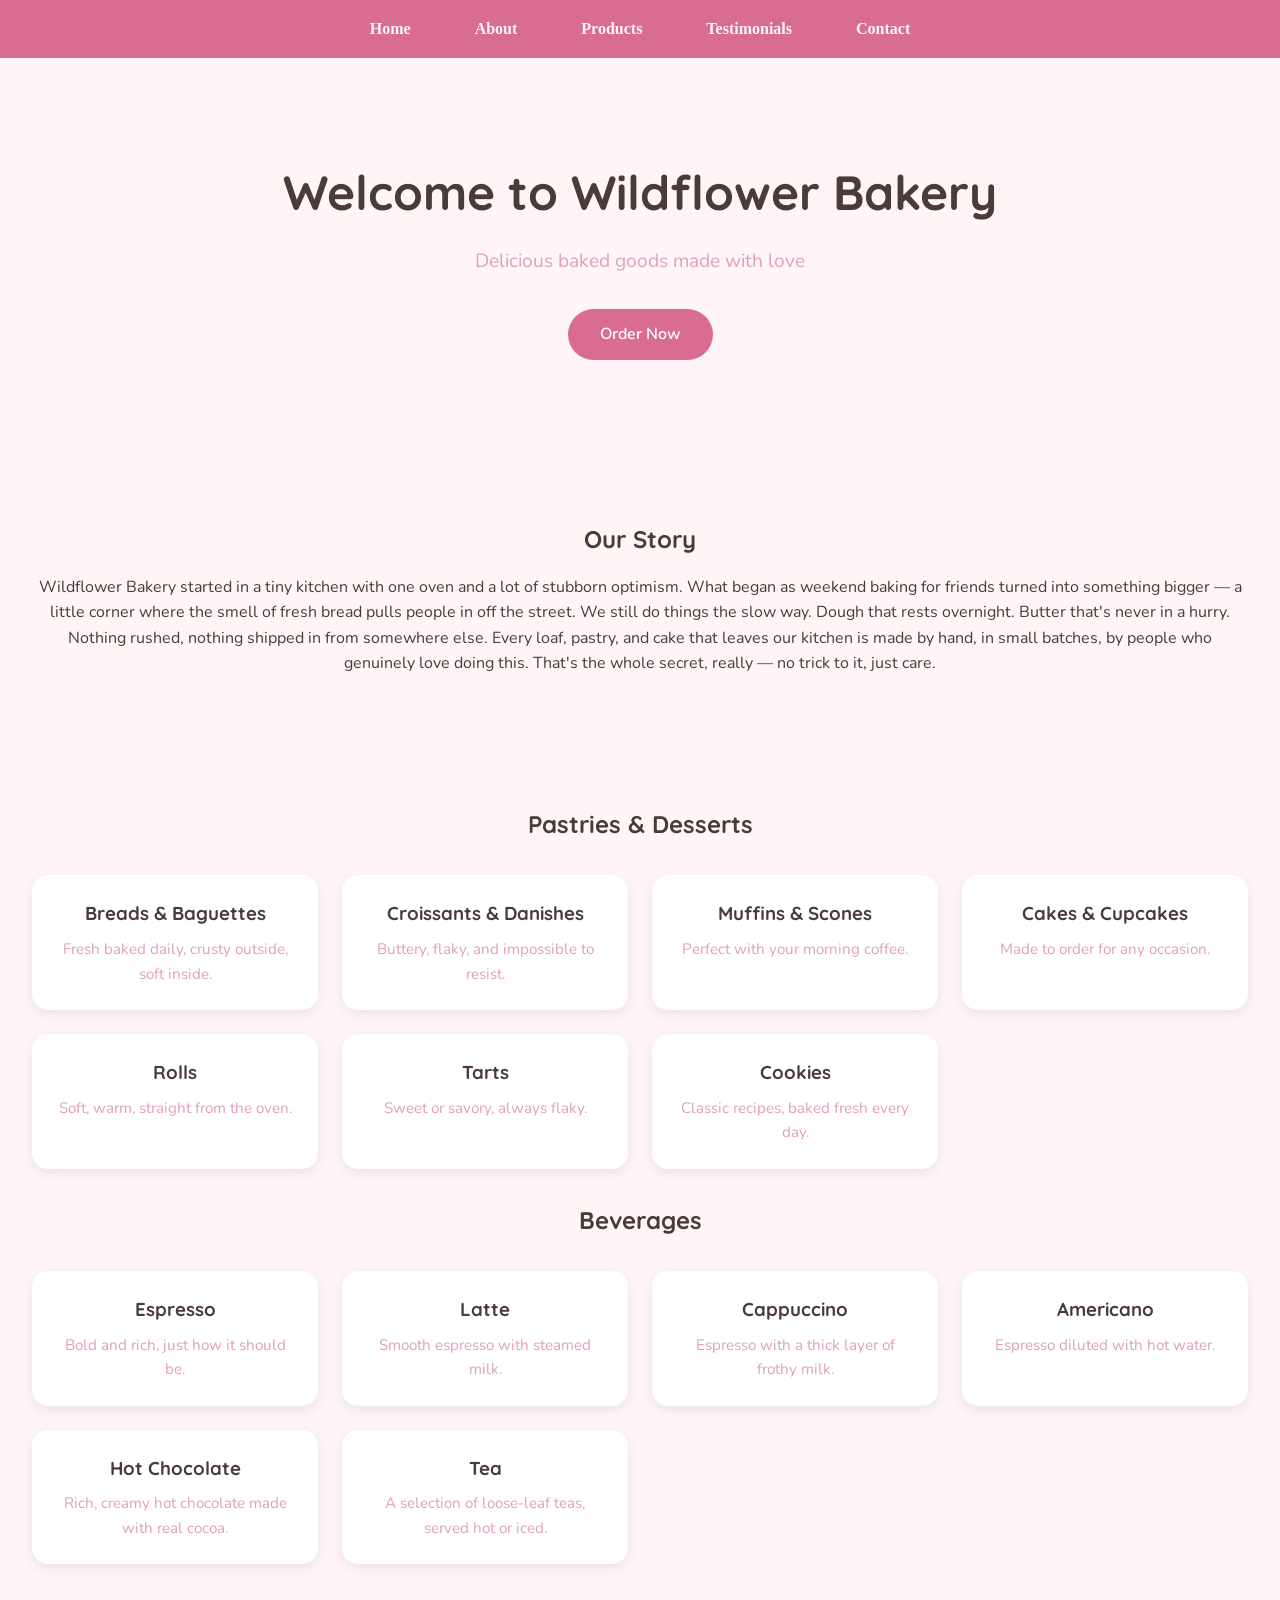
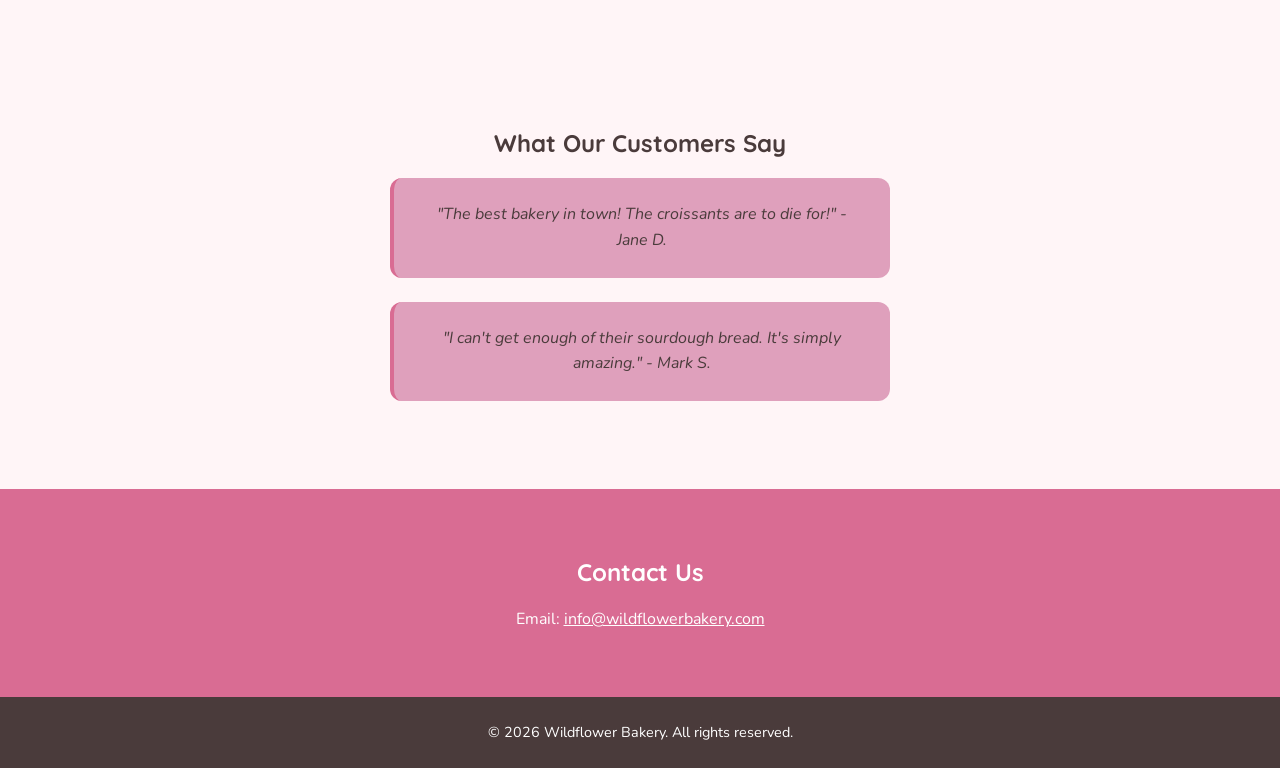
==== Landing Pages/Index.html @ ca7656bf "message" ====
<!DOCTYPE html>
<html lang="en">
    <head>
        <meta charset="UTF-8">
        <meta name="viewport" content="width=device-width, initial-scale=1.0">
        <link rel="stylesheet" href="styles.css">
        <title>Wildflower Bakery</title>
    </head>
    <body>
        <header>
            <nav>
                <ul>
                    <li><a href="#">Home</a></li>
                    <li><a href="#">About</a></li>
                    <li><a href="#">Products</a></li>
                    <li><a href="#">Testimonials</a></li>
                    <li><a href="#">Contact</a></li>
                </ul>
            </nav>
        </header>
        <section class="hero">
            <h1>Welcome to Wildflower Bakery</h1>
            <p>Delicious baked goods made with love</p>
            <a href="#contact" class="btn">Order Now</a>
        </section>

        <section class="about">
            <h2>Our Story</h2>
            <p>Wildflower Bakery started in a tiny kitchen with one oven and a lot of stubborn optimism. What began as weekend baking for friends turned into something bigger — a little corner where the smell of fresh bread pulls people in off the street.
We still do things the slow way. Dough that rests overnight. Butter that's never in a hurry. Nothing rushed, nothing shipped in from somewhere else.
Every loaf, pastry, and cake that leaves our kitchen is made by hand, in small batches, by people who genuinely love doing this. That's the whole secret, really — no trick to it, just care.</p>
        </section>

        <section class="products">
    <h2>Pastries & Desserts</h2>
    <div class="card-grid">
        <div class="card">
            <h3>Breads & Baguettes</h3>
            <p>Fresh baked daily, crusty outside, soft inside.</p>
        </div>
        <div class="card">
            <h3>Croissants & Danishes</h3>
            <p>Buttery, flaky, and impossible to resist.</p>
        </div>
        <div class="card">
            <h3>Muffins & Scones</h3>
            <p>Perfect with your morning coffee.</p>
        </div>
        <div class="card">
            <h3>Cakes & Cupcakes</h3>
            <p>Made to order for any occasion.</p>
        </div>
        <div class="card">
            <h3>Rolls</h3>
            <p>Soft, warm, straight from the oven.</p>
        </div>
        <div class="card">
            <h3>Tarts</h3>
            <p>Sweet or savory, always flaky.</p>
        </div>
        <div class="card">
            <h3>Cookies</h3>
            <p>Classic recipes, baked fresh every day.</p>
        </div>
    </div>

    <h2>Beverages</h2>
    <div class="card-grid">
        <div class="card">
            <h3>Espresso</h3>
            <p>Bold and rich, just how it should be.</p>
        </div>
        <div class="card">
            <h3>Latte</h3>
            <p>Smooth espresso with steamed milk.</p>
        </div>
        <div class="card">
            <h3>Cappuccino</h3>
            <p>Espresso with a thick layer of frothy milk.</p>
        </div>
        <div class="card">
            <h3>Americano</h3>
            <p>Espresso diluted with hot water.</p>
        </div>
        <div class="card">
            <h3>Hot Chocolate</h3>
            <p>Rich, creamy hot chocolate made with real cocoa.</p>
        </div>
        <div class="card">
            <h3>Tea</h3>
            <p>A selection of loose-leaf teas, served hot or iced.</p>
        </div>
    </div>
</section>

        <section class="testimonials">
            <h2>What Our Customers Say</h2>
            <blockquote>
                <p>"The best bakery in town! The croissants are to die for!" - Jane D.</p>
            </blockquote>
            <blockquote>
                <p>"I can't get enough of their sourdough bread. It's simply amazing." - Mark S.</p>
            </blockquote>
        </section>

        <section class="contact">
            <h2>Contact Us</h2>
            <p>Email: <a href="mailto:info@wildflowerbakery.com">info@wildflowerbakery.com</a></p>
        </section>

        <footer>
            <p>&copy; 2026 Wildflower Bakery. All rights reserved.</p>
        </footer>
    </body>
</html>
---- Landing Pages/styles.css ----
@import url('https://fonts.googleapis.com/css2?family=Quicksand:wght@500;700&family=Nunito:wght@400;600&display=swap');

* {
    margin: 0;
    padding: 0;
    box-sizing: border-box;
}

:root {
    --bg-color: #fff5f7;
    --text-color: #4a3b3b;
    --accent-color: #d96c93;
    --secondary-color: #dfa0bc;
}

body {
    font-family: "Nunito", sans-serif;
    line-height: 1.6;
    background-color: var(--bg-color);
    color: var(--text-color);
    accent-color: var(--accent-color)   ;
}

h1, h2, h3 {
    font-family: "Quicksand", sans-serif;
    font-weight: 700;
    margin-bottom: 1rem;
}

header {
    background-color: var(--accent-color);
    color: var(--text-color);
    font-family: "Playfair Display", serif;
    padding: 1rem 2rem;
    text-align: center;
}

nav ul {
    list-style: none;
    display: flex;
    justify-content: center;
    gap: 4rem;
}

nav a {
    text-decoration: none;
    color: var(--bg-color);
    font-weight: 600;
}

nav a:hover {
    color: var(--accent-color);
}

.hero {
    text-align: center;
    padding: 6rem 4rem;
}

.hero h1 {
    font-size: 3rem;
    margin-bottom: 1rem;
}

.hero p {
    font-size: 1.2rem;
    color: var(--secondary-color);
    margin-bottom: 2rem;
}

.btn {
    display: inline-block;
    background-color: var(--accent-color);
    color: white;
    padding: 0.8rem 2rem;
    border-radius: 30px;
    text-decoration: none;
    font-weight: 600;
    transition: background-color  0.3s ease;
    transition: transform 0.3s ease;
}

.btn:hover {
    background-color: var(--secondary-color);
    transform: translateY(-5px);
}

.btn:active {
    background-color: var(--text-color);
}

.about {
    padding: 4rem 2rem;
    text-align: center;
}

.products {
    padding: 4rem 2rem;
    text-align: center;
}

.card-grid {
    display: grid;
    grid-template-columns: repeat(auto-fit, minmax(250px, 1fr));
    gap: 1.5rem;
    margin-bottom: 2rem;
    margin-top: 2rem;
}

.card {
    background-color: white;
    border-radius: 16px;
    padding: 1.5rem;
    box-shadow: 0 4px 12px rgba(0, 0, 0, 0.08);
    overflow: hidden;
    transition: transform 0.3s ease;
}

.card:hover {
    transform: translateY(-5px);
    cursor: pointer;
}

.card h3 {
    color: var(--text-color);
    margin-bottom: 0.5rem;
}

.card p {
    color: var(--secondary-color);
    font-size: 0.95rem;
}

.testimonials {
    text-align: center;
    padding: 4rem 2rem;
}

blockquote {
    font-style: italic;
    background-color: var(--secondary-color);
    padding: 1.5rem 2rem;
    margin: 0 auto 1.5rem;
    max-width: 500px;
    border-radius: 12px;
    border-left: 4px solid var(--accent-color);
}

.contact {
    background-color: var(--accent-color);
    color: white;
    text-align: center;
    padding: 4rem 2rem;
}

.contact a {
    color: white;
    text-decoration: underline;
}

footer {
    text-align: center;
    padding: 1.5rem;
    background-color: var(--text-color);
    color: white;
    font-size: 0.9rem;
}
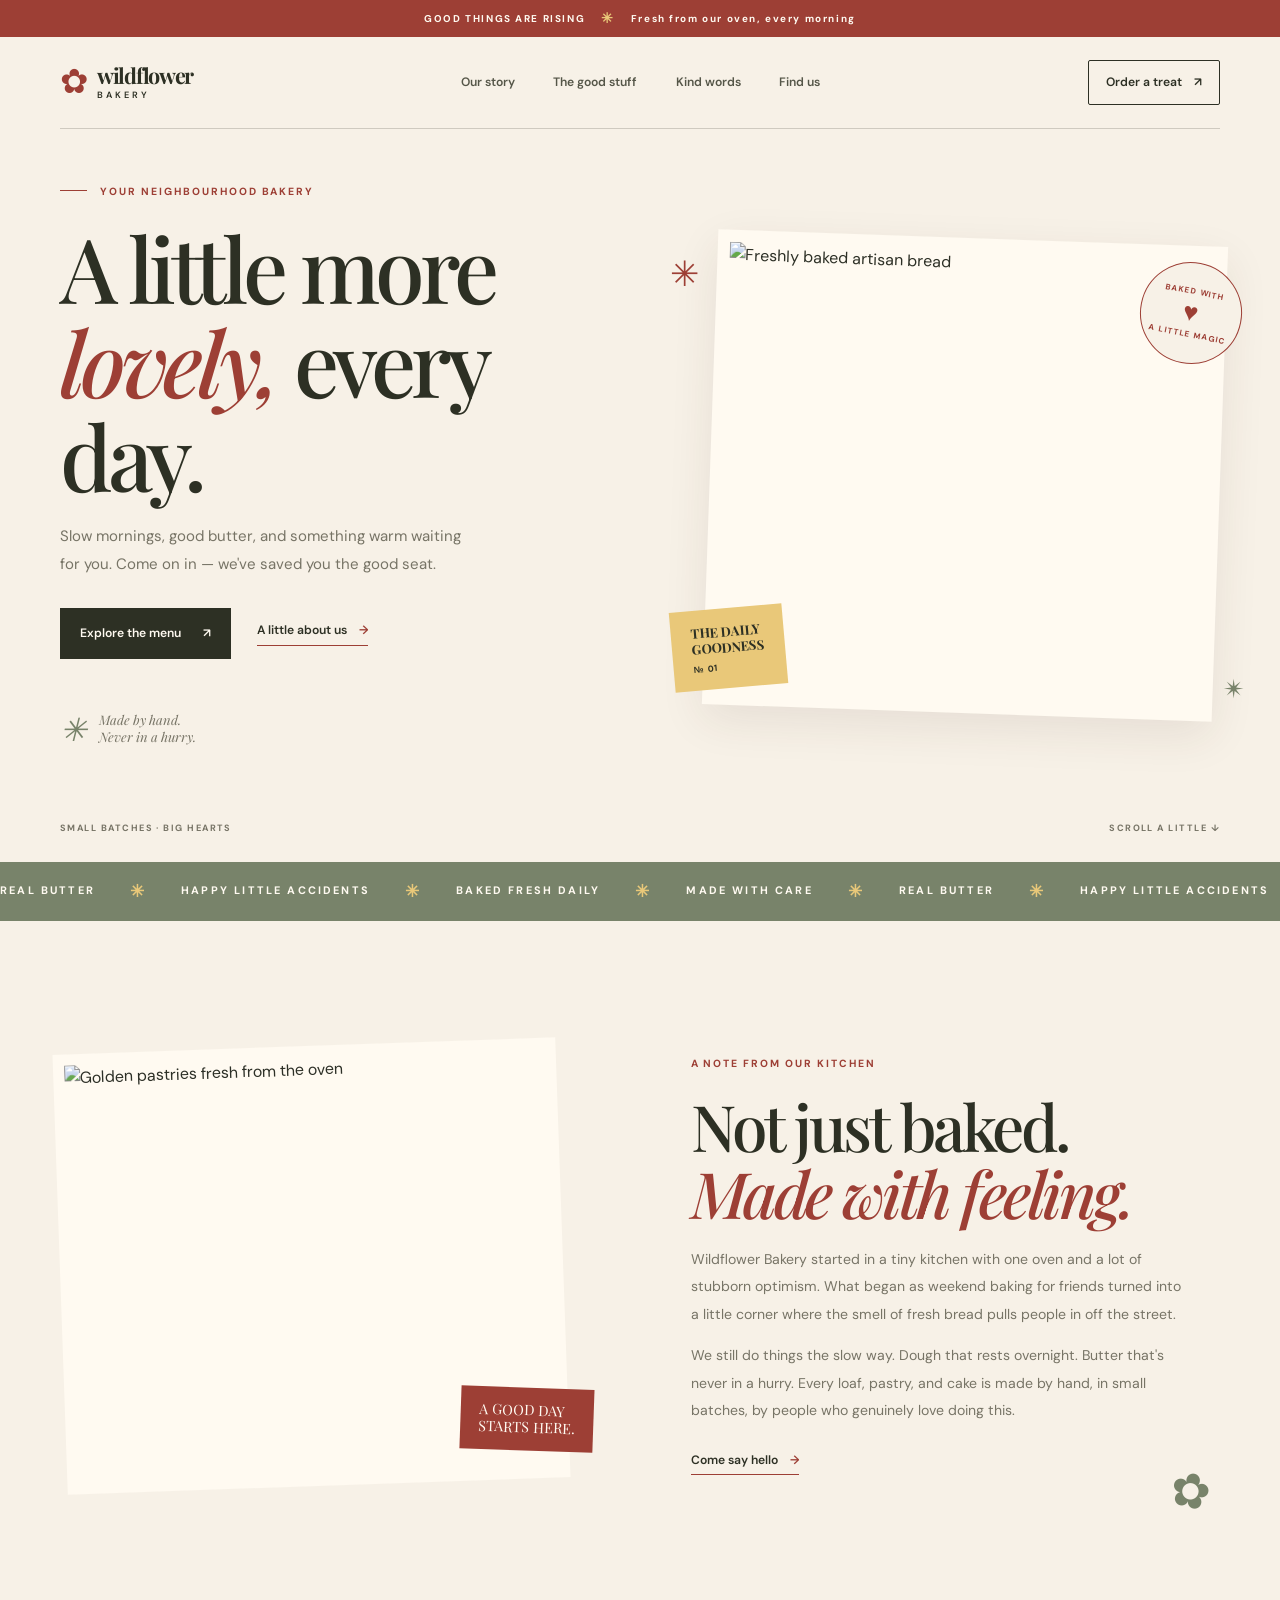
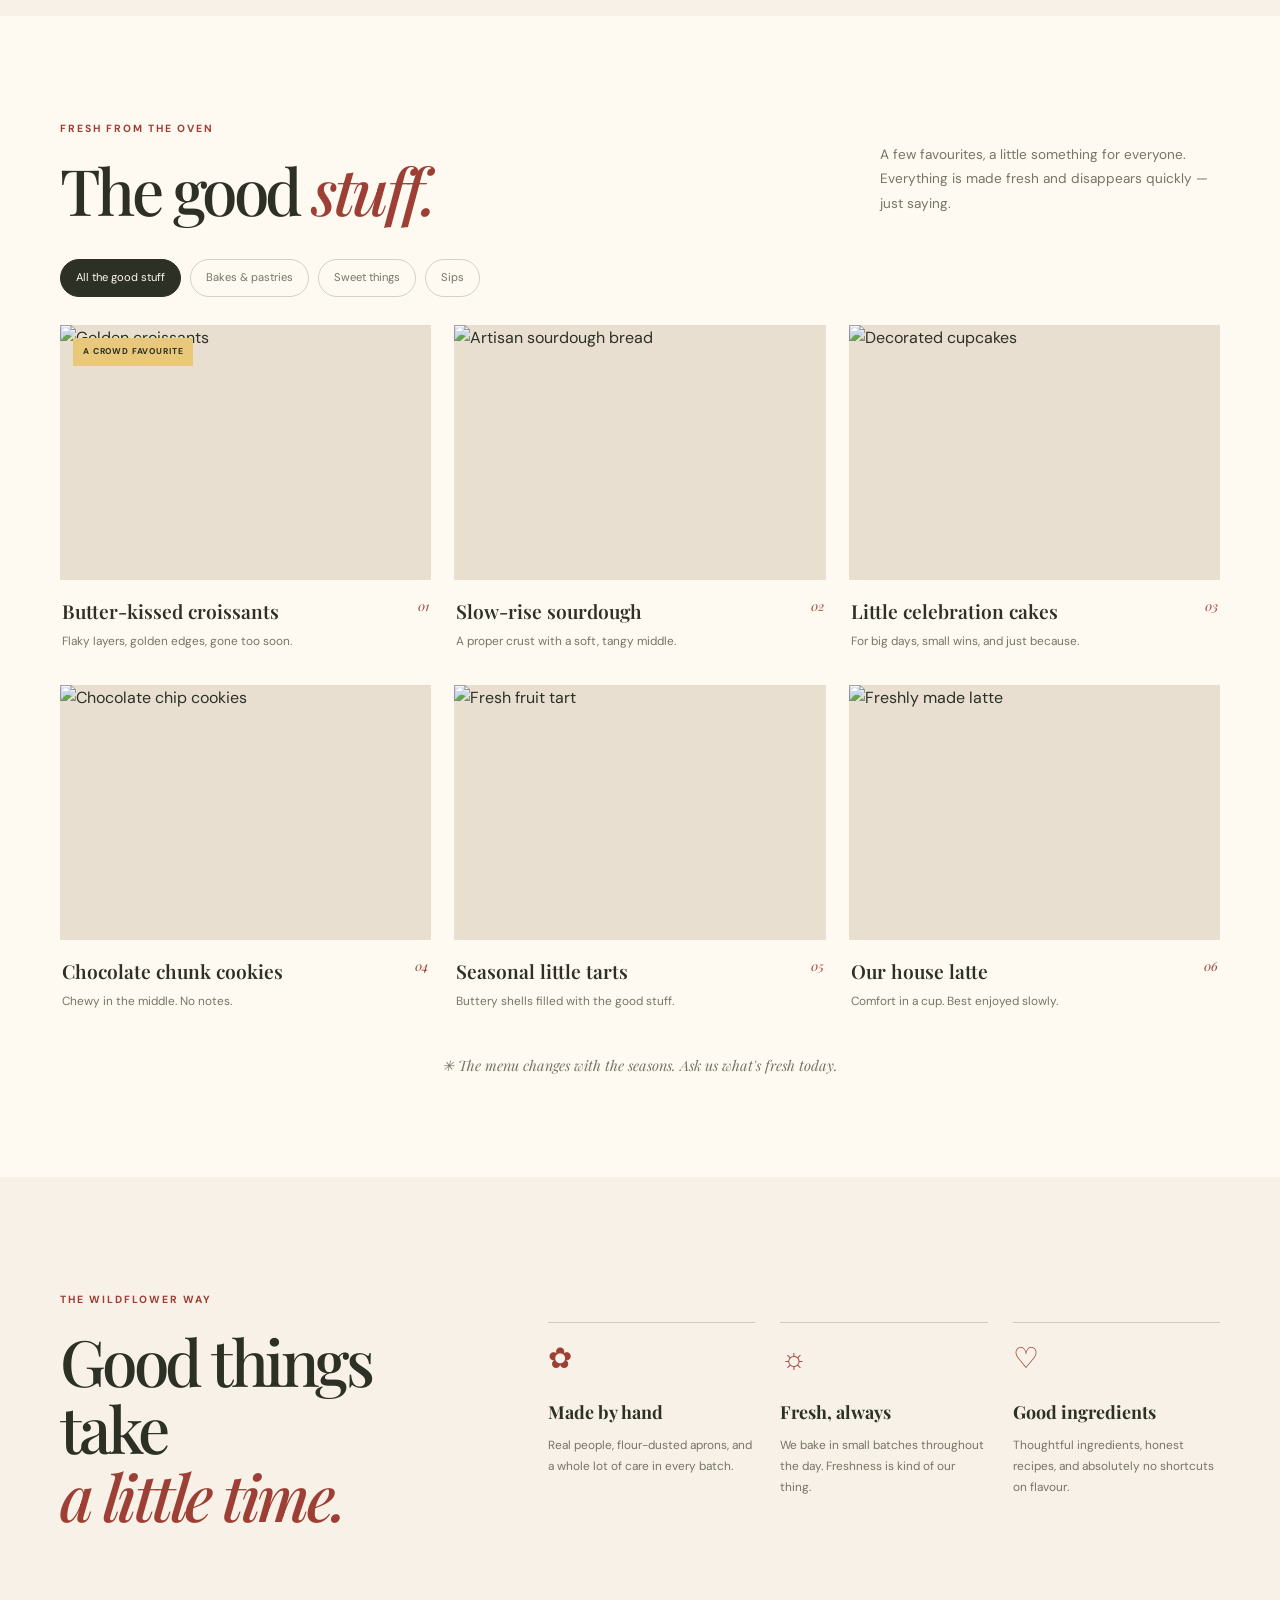
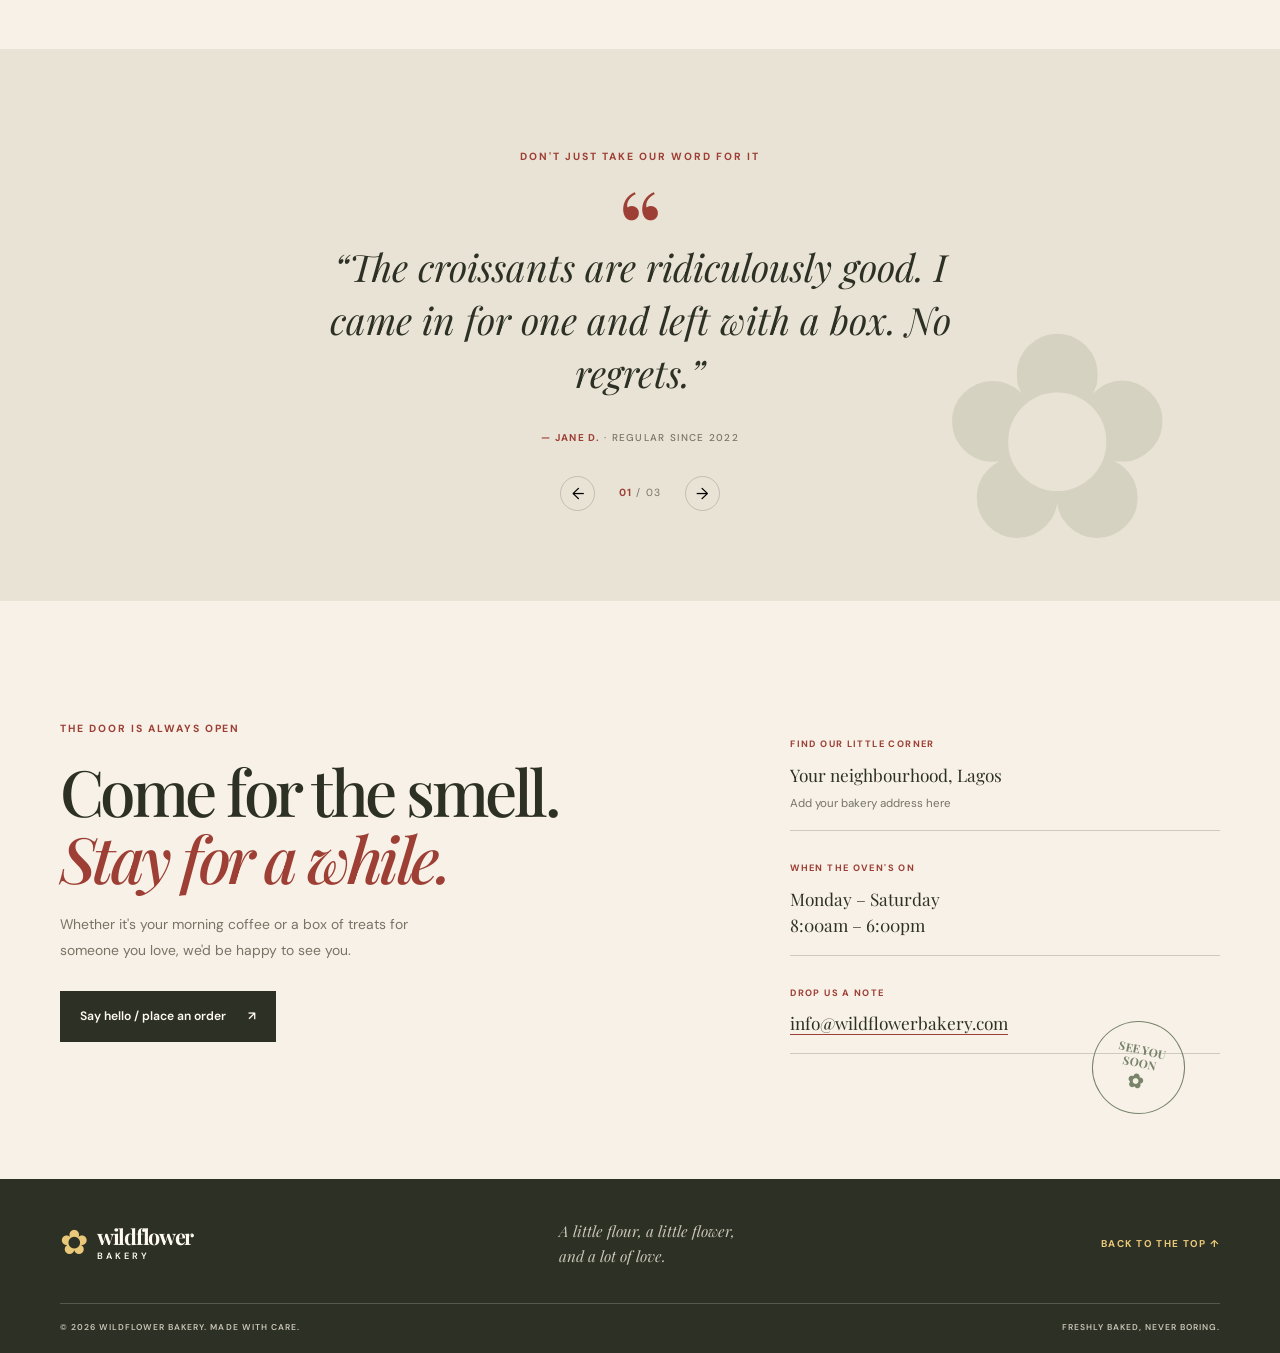
==== commit 326b9170: "Revamp Wildflower Bakery website" ====
--- a/Landing Pages/Index.html
+++ b/Landing Pages/Index.html
@@ -1,115 +1,472 @@
+
 <!DOCTYPE html>
 <html lang="en">
-    <head>
-        <meta charset="UTF-8">
-        <meta name="viewport" content="width=device-width, initial-scale=1.0">
-        <link rel="stylesheet" href="styles.css">
-        <title>Wildflower Bakery</title>
-    </head>
-    <body>
-        <header>
-            <nav>
-                <ul>
-                    <li><a href="#">Home</a></li>
-                    <li><a href="#">About</a></li>
-                    <li><a href="#">Products</a></li>
-                    <li><a href="#">Testimonials</a></li>
-                    <li><a href="#">Contact</a></li>
-                </ul>
-            </nav>
-        </header>
-        <section class="hero">
-            <h1>Welcome to Wildflower Bakery</h1>
-            <p>Delicious baked goods made with love</p>
-            <a href="#contact" class="btn">Order Now</a>
-        </section>
-
-        <section class="about">
-            <h2>Our Story</h2>
-            <p>Wildflower Bakery started in a tiny kitchen with one oven and a lot of stubborn optimism. What began as weekend baking for friends turned into something bigger — a little corner where the smell of fresh bread pulls people in off the street.
-We still do things the slow way. Dough that rests overnight. Butter that's never in a hurry. Nothing rushed, nothing shipped in from somewhere else.
-Every loaf, pastry, and cake that leaves our kitchen is made by hand, in small batches, by people who genuinely love doing this. That's the whole secret, really — no trick to it, just care.</p>
-        </section>
-
-        <section class="products">
-    <h2>Pastries & Desserts</h2>
-    <div class="card-grid">
-        <div class="card">
-            <h3>Breads & Baguettes</h3>
-            <p>Fresh baked daily, crusty outside, soft inside.</p>
-        </div>
-        <div class="card">
-            <h3>Croissants & Danishes</h3>
-            <p>Buttery, flaky, and impossible to resist.</p>
-        </div>
-        <div class="card">
-            <h3>Muffins & Scones</h3>
-            <p>Perfect with your morning coffee.</p>
-        </div>
-        <div class="card">
-            <h3>Cakes & Cupcakes</h3>
-            <p>Made to order for any occasion.</p>
-        </div>
-        <div class="card">
-            <h3>Rolls</h3>
-            <p>Soft, warm, straight from the oven.</p>
-        </div>
-        <div class="card">
-            <h3>Tarts</h3>
-            <p>Sweet or savory, always flaky.</p>
-        </div>
-        <div class="card">
-            <h3>Cookies</h3>
-            <p>Classic recipes, baked fresh every day.</p>
-        </div>
+<head>
+  <meta charset="UTF-8">
+  <meta name="viewport" content="width=device-width, initial-scale=1.0">
+  <meta name="description" content="Wildflower Bakery — slow mornings, good butter, and small-batch bakes made with care.">
+  <meta name="theme-color" content="#f7f1e7">
+  <title>Wildflower Bakery — A little more lovely, every day</title>
+
+  <link rel="preconnect" href="https://fonts.googleapis.com">
+  <link rel="preconnect" href="https://fonts.gstatic.com" crossorigin>
+  <link href="https://fonts.googleapis.com/css2?family=DM+Sans:wght@400;500;600;700&family=Playfair+Display:ital,wght@0,500;0,600;0,700;1,500;1,600&display=swap" rel="stylesheet">
+
+  <link rel="stylesheet" href="styles.css">
+  <script src="script.js" defer></script>
+</head>
+
+<body>
+
+  <div class="announcement">
+    <span>GOOD THINGS ARE RISING</span>
+    <span class="announcement-star">✳</span>
+    <span>Fresh from our oven, every morning</span>
+  </div>
+
+  <header class="site-header">
+
+    <a class="brand" href="#home">
+      <span class="brand-mark">✿</span>
+      <span class="brand-name">wildflower<span>bakery</span></span>
+    </a>
+
+    <button class="menu-toggle" aria-label="Open navigation" aria-expanded="false" aria-controls="primary-nav">
+      <span></span>
+      <span></span>
+    </button>
+
+    <nav class="primary-nav" id="primary-nav">
+      <a href="#story">Our story</a>
+      <a href="#menu">The good stuff</a>
+      <a href="#kind-words">Kind words</a>
+      <a href="#visit">Find us</a>
+    </nav>
+
+    <a class="header-order" href="#menu">
+      Order a treat <span>↗</span>
+    </a>
+
+  </header>
+
+  <main>
+
+    <!-- HERO SECTION -->
+    <section class="hero section-wrap" id="home">
+
+      <div class="hero-copy">
+        <p class="eyebrow">
+          <span class="eyebrow-line"></span>
+          YOUR NEIGHBOURHOOD BAKERY
+        </p>
+
+        <h1>A little more<br><em>lovely,</em> every day.</h1>
+
+        <p class="hero-description">
+          Slow mornings, good butter, and something warm waiting for you.
+          Come on in — we've saved you the good seat.
+        </p>
+
+        <div class="hero-actions">
+          <a class="button button-dark" href="#menu">
+            Explore the menu <span>↗</span>
+          </a>
+
+          <a class="text-link" href="#story">
+            A little about us <span>→</span>
+          </a>
+        </div>
+
+        <div class="hero-note">
+          <span class="note-flower">✳</span>
+          <span>Made by hand.<br>Never in a hurry.</span>
+        </div>
+      </div>
+
+      <div class="hero-art">
+
+        <div class="hero-photo-frame">
+          <img src="https://images.unsplash.com/photo-1509440159596-0249088772ff?auto=format&fit=crop&w=1200&q=85"
+               alt="Freshly baked artisan bread">
+        </div>
+
+        <div class="photo-stamp">
+          <span>BAKED WITH</span>
+          <strong>♥</strong>
+          <span>A LITTLE MAGIC</span>
+        </div>
+
+        <div class="hero-caption">
+          THE DAILY<br>GOODNESS
+          <span>№ 01</span>
+        </div>
+
+        <span class="hero-spark spark-one">✳</span>
+        <span class="hero-spark spark-two">✴</span>
+
+      </div>
+
+      <div class="hero-bottomline">
+        <span>SMALL BATCHES · BIG HEARTS</span>
+        <span>SCROLL A LITTLE ↓</span>
+      </div>
+
+    </section>
+
+    <!-- MOVING TEXT STRIP -->
+    <section class="ticker">
+      <div class="ticker-track">
+        <span>REAL BUTTER</span><b>✳</b>
+        <span>HAPPY LITTLE ACCIDENTS</span><b>✳</b>
+        <span>BAKED FRESH DAILY</span><b>✳</b>
+        <span>MADE WITH CARE</span><b>✳</b>
+
+        <span>REAL BUTTER</span><b>✳</b>
+        <span>HAPPY LITTLE ACCIDENTS</span><b>✳</b>
+        <span>BAKED FRESH DAILY</span><b>✳</b>
+        <span>MADE WITH CARE</span><b>✳</b>
+      </div>
+    </section>
+
+    <!-- ABOUT SECTION -->
+    <section class="story section-wrap" id="story">
+
+      <div class="story-image">
+        <img src="https://images.unsplash.com/photo-1555507036-ab1f4038808a?auto=format&fit=crop&w=1000&q=85"
+             alt="Golden pastries fresh from the oven">
+
+        <span class="image-caption">
+          A GOOD DAY<br>STARTS HERE.
+        </span>
+      </div>
+
+      <div class="story-copy">
+        <p class="eyebrow">A NOTE FROM OUR KITCHEN</p>
+
+        <h2>Not just baked.<br><em>Made with feeling.</em></h2>
+
+        <p>
+          Wildflower Bakery started in a tiny kitchen with one oven
+          and a lot of stubborn optimism. What began as weekend baking
+          for friends turned into a little corner where the smell of
+          fresh bread pulls people in off the street.
+        </p>
+
+        <p>
+          We still do things the slow way. Dough that rests overnight.
+          Butter that's never in a hurry. Every loaf, pastry, and cake
+          is made by hand, in small batches, by people who genuinely
+          love doing this.
+        </p>
+
+        <a class="text-link" href="#visit">
+          Come say hello <span>→</span>
+        </a>
+
+        <span class="story-doodle">✿</span>
+      </div>
+
+    </section>
+
+    <!-- PRODUCTS SECTION -->
+    <section class="menu-section" id="menu">
+
+      <div class="section-wrap">
+
+        <div class="section-heading">
+          <div>
+            <p class="eyebrow">FRESH FROM THE OVEN</p>
+            <h2>The good <em>stuff.</em></h2>
+          </div>
+
+          <p class="section-intro">
+            A few favourites, a little something for everyone.
+            Everything is made fresh and disappears quickly — just saying.
+          </p>
+        </div>
+
+        <!-- CATEGORY FILTERS -->
+        <div class="menu-controls">
+          <button class="filter-button is-active" data-filter="all" aria-pressed="true">
+            All the good stuff
+          </button>
+
+          <button class="filter-button" data-filter="bakes" aria-pressed="false">
+            Bakes & pastries
+          </button>
+
+          <button class="filter-button" data-filter="sweet" aria-pressed="false">
+            Sweet things
+          </button>
+
+          <button class="filter-button" data-filter="sips" aria-pressed="false">
+            Sips
+          </button>
+        </div>
+
+        <div class="product-grid">
+
+          <article class="product-card" data-category="bakes">
+            <div class="product-image">
+              <img src="https://images.unsplash.com/photo-1555507036-ab1f4038808a?auto=format&fit=crop&w=900&q=85"
+                   alt="Golden croissants">
+              <span class="product-tag">A CROWD FAVOURITE</span>
+            </div>
+
+            <div class="product-info">
+              <div>
+                <h3>Butter-kissed croissants</h3>
+                <p>Flaky layers, golden edges, gone too soon.</p>
+              </div>
+              <span class="product-number">01</span>
+            </div>
+          </article>
+
+          <article class="product-card" data-category="bakes">
+            <div class="product-image">
+              <img src="https://images.unsplash.com/photo-1585478259715-876acc5be8eb?auto=format&fit=crop&w=900&q=85"
+                   alt="Artisan sourdough bread">
+            </div>
+
+            <div class="product-info">
+              <div>
+                <h3>Slow-rise sourdough</h3>
+                <p>A proper crust with a soft, tangy middle.</p>
+              </div>
+              <span class="product-number">02</span>
+            </div>
+          </article>
+
+          <article class="product-card" data-category="sweet">
+            <div class="product-image">
+              <img src="https://images.unsplash.com/photo-1486427944299-d1955d23e34d?auto=format&fit=crop&w=900&q=85"
+                   alt="Decorated cupcakes">
+            </div>
+
+            <div class="product-info">
+              <div>
+                <h3>Little celebration cakes</h3>
+                <p>For big days, small wins, and just because.</p>
+              </div>
+              <span class="product-number">03</span>
+            </div>
+          </article>
+
+          <article class="product-card" data-category="sweet">
+            <div class="product-image">
+              <img src="https://images.unsplash.com/photo-1499636136210-6f4ee915583e?auto=format&fit=crop&w=900&q=85"
+                   alt="Chocolate chip cookies">
+            </div>
+
+            <div class="product-info">
+              <div>
+                <h3>Chocolate chunk cookies</h3>
+                <p>Chewy in the middle. No notes.</p>
+              </div>
+              <span class="product-number">04</span>
+            </div>
+          </article>
+
+          <article class="product-card" data-category="sweet">
+            <div class="product-image">
+              <img src="https://images.unsplash.com/photo-1488477181946-6428a0291777?auto=format&fit=crop&w=900&q=85"
+                   alt="Fresh fruit tart">
+            </div>
+
+            <div class="product-info">
+              <div>
+                <h3>Seasonal little tarts</h3>
+                <p>Buttery shells filled with the good stuff.</p>
+              </div>
+              <span class="product-number">05</span>
+            </div>
+          </article>
+
+          <article class="product-card" data-category="sips">
+            <div class="product-image">
+              <img src="https://images.unsplash.com/photo-1461023058943-07fcbe16d735?auto=format&fit=crop&w=900&q=85"
+                   alt="Freshly made latte">
+            </div>
+
+            <div class="product-info">
+              <div>
+                <h3>Our house latte</h3>
+                <p>Comfort in a cup. Best enjoyed slowly.</p>
+              </div>
+              <span class="product-number">06</span>
+            </div>
+          </article>
+
+        </div>
+
+        <p class="menu-footnote">
+          ✳ The menu changes with the seasons. Ask us what's fresh today.
+        </p>
+
+      </div>
+    </section>
+
+    <!-- WHY US SECTION -->
+    <section class="promise section-wrap">
+
+      <div class="promise-heading">
+        <p class="eyebrow">THE WILDFLOWER WAY</p>
+        <h2>Good things take<br><em>a little time.</em></h2>
+      </div>
+
+      <div class="promise-items">
+
+        <article>
+          <span class="promise-icon">✿</span>
+          <h3>Made by hand</h3>
+          <p>
+            Real people, flour-dusted aprons, and a whole lot
+            of care in every batch.
+          </p>
+        </article>
+
+        <article>
+          <span class="promise-icon">☼</span>
+          <h3>Fresh, always</h3>
+          <p>
+            We bake in small batches throughout the day.
+            Freshness is kind of our thing.
+          </p>
+        </article>
+
+        <article>
+          <span class="promise-icon">♡</span>
+          <h3>Good ingredients</h3>
+          <p>
+            Thoughtful ingredients, honest recipes, and
+            absolutely no shortcuts on flavour.
+          </p>
+        </article>
+
+      </div>
+    </section>
+
+    <!-- TESTIMONIALS -->
+    <section class="testimonial-section" id="kind-words">
+
+      <div class="testimonial-inner">
+
+        <p class="eyebrow">DON'T JUST TAKE OUR WORD FOR IT</p>
+
+        <span class="quote-mark">“</span>
+
+        <div class="quote-window" aria-live="polite">
+
+          <blockquote class="quote is-visible">
+            <p>
+              “The croissants are ridiculously good.
+              I came in for one and left with a box. No regrets.”
+            </p>
+            <cite>— JANE D. <span>· REGULAR SINCE 2022</span></cite>
+          </blockquote>
+
+          <blockquote class="quote">
+            <p>
+              “Their sourdough has officially ruined supermarket
+              bread for me. I mean that as a compliment.”
+            </p>
+            <cite>— MARK S. <span>· BREAD ENTHUSIAST</span></cite>
+          </blockquote>
+
+          <blockquote class="quote">
+            <p>
+              “The loveliest little bakery. The coffee is lovely,
+              the people are lovely, everything is lovely.”
+            </p>
+            <cite>— AMINA K. <span>· NEIGHBOURHOOD FRIEND</span></cite>
+          </blockquote>
+
+        </div>
+
+        <div class="quote-controls">
+          <button class="quote-arrow" id="quote-prev" aria-label="Previous testimonial">←</button>
+          <span class="quote-count"><span id="quote-current">01</span> / 03</span>
+          <button class="quote-arrow" id="quote-next" aria-label="Next testimonial">→</button>
+        </div>
+
+      </div>
+
+      <span class="testimonial-flower">✿</span>
+    </section>
+
+    <!-- CONTACT SECTION -->
+    <section class="visit section-wrap" id="visit">
+
+      <div class="visit-copy">
+        <p class="eyebrow">THE DOOR IS ALWAYS OPEN</p>
+
+        <h2>Come for the smell.<br><em>Stay for a while.</em></h2>
+
+        <p>
+          Whether it's your morning coffee or a box of treats
+          for someone you love, we'd be happy to see you.
+        </p>
+
+        <a class="button button-dark"
+           href="mailto:info@wildflowerbakery.com?subject=Hello%20Wildflower">
+          Say hello / place an order <span>↗</span>
+        </a>
+      </div>
+
+      <div class="visit-details">
+
+        <div>
+          <span class="detail-label">FIND OUR LITTLE CORNER</span>
+          <p>
+            Your neighbourhood, Lagos<br>
+            <span class="detail-muted">Add your bakery address here</span>
+          </p>
+        </div>
+
+        <div>
+          <span class="detail-label">WHEN THE OVEN'S ON</span>
+          <p>Monday – Saturday<br>8:00am – 6:00pm</p>
+        </div>
+
+        <div>
+          <span class="detail-label">DROP US A NOTE</span>
+          <p>
+            <a href="mailto:info@wildflowerbakery.com">
+              info@wildflowerbakery.com
+            </a>
+          </p>
+        </div>
+
+      </div>
+
+      <span class="visit-stamp">SEE YOU<br>SOON <b>✿</b></span>
+
+    </section>
+
+  </main>
+
+  <!-- FOOTER -->
+  <footer class="site-footer">
+
+    <div class="footer-top">
+
+      <a class="brand footer-brand" href="#home">
+        <span class="brand-mark">✿</span>
+        <span class="brand-name">wildflower<span>bakery</span></span>
+      </a>
+
+      <p>A little flour, a little flower,<br>and a lot of love.</p>
+
+      <a class="back-top" href="#home">BACK TO THE TOP ↑</a>
+
     </div>
 
-    <h2>Beverages</h2>
-    <div class="card-grid">
-        <div class="card">
-            <h3>Espresso</h3>
-            <p>Bold and rich, just how it should be.</p>
-        </div>
-        <div class="card">
-            <h3>Latte</h3>
-            <p>Smooth espresso with steamed milk.</p>
-        </div>
-        <div class="card">
-            <h3>Cappuccino</h3>
-            <p>Espresso with a thick layer of frothy milk.</p>
-        </div>
-        <div class="card">
-            <h3>Americano</h3>
-            <p>Espresso diluted with hot water.</p>
-        </div>
-        <div class="card">
-            <h3>Hot Chocolate</h3>
-            <p>Rich, creamy hot chocolate made with real cocoa.</p>
-        </div>
-        <div class="card">
-            <h3>Tea</h3>
-            <p>A selection of loose-leaf teas, served hot or iced.</p>
-        </div>
+    <div class="footer-bottom">
+      <span>© <span id="year">2026</span> WILDFLOWER BAKERY. MADE WITH CARE.</span>
+      <span>FRESHLY BAKED, NEVER BORING.</span>
     </div>
-</section>
-
-        <section class="testimonials">
-            <h2>What Our Customers Say</h2>
-            <blockquote>
-                <p>"The best bakery in town! The croissants are to die for!" - Jane D.</p>
-            </blockquote>
-            <blockquote>
-                <p>"I can't get enough of their sourdough bread. It's simply amazing." - Mark S.</p>
-            </blockquote>
-        </section>
-
-        <section class="contact">
-            <h2>Contact Us</h2>
-            <p>Email: <a href="mailto:info@wildflowerbakery.com">info@wildflowerbakery.com</a></p>
-        </section>
-
-        <footer>
-            <p>&copy; 2026 Wildflower Bakery. All rights reserved.</p>
-        </footer>
-    </body>
-</html>+
+  </footer>
+
+</body>
+</html>
--- a/Landing Pages/styles.css
+++ b/Landing Pages/styles.css
@@ -1,167 +1,1341 @@
-@import url('https://fonts.googleapis.com/css2?family=Quicksand:wght@500;700&family=Nunito:wght@400;600&display=swap');
+
+:root {
+  --cream: #f7f1e7;
+  --paper: #fffaf1;
+  --ink: #2d3024;
+  --muted: #777466;
+  --red: #9d3f35;
+  --red-dark: #793129;
+  --sage: #78836a;
+  --butter: #e9c879;
+  --line: rgba(45, 48, 36, .2);
+
+  --serif: "Playfair Display", Georgia, serif;
+  --sans: "DM Sans", Arial, sans-serif;
+
+  --page: min(1160px, calc(100% - 9vw));
+}
 
 * {
-    margin: 0;
-    padding: 0;
-    box-sizing: border-box;
-}
-
-:root {
-    --bg-color: #fff5f7;
-    --text-color: #4a3b3b;
-    --accent-color: #d96c93;
-    --secondary-color: #dfa0bc;
+  box-sizing: border-box;
+}
+
+html {
+  scroll-behavior: smooth;
+  scroll-padding-top: 90px;
 }
 
 body {
-    font-family: "Nunito", sans-serif;
-    line-height: 1.6;
-    background-color: var(--bg-color);
-    color: var(--text-color);
-    accent-color: var(--accent-color)   ;
-}
-
-h1, h2, h3 {
-    font-family: "Quicksand", sans-serif;
-    font-weight: 700;
-    margin-bottom: 1rem;
-}
-
-header {
-    background-color: var(--accent-color);
-    color: var(--text-color);
-    font-family: "Playfair Display", serif;
-    padding: 1rem 2rem;
-    text-align: center;
-}
-
-nav ul {
-    list-style: none;
+  margin: 0;
+  background: var(--cream);
+  color: var(--ink);
+  font-family: var(--sans);
+  line-height: 1.6;
+}
+
+img {
+  display: block;
+  width: 100%;
+  height: 100%;
+  object-fit: cover;
+}
+
+a {
+  color: inherit;
+  text-decoration: none;
+}
+
+button {
+  font: inherit;
+}
+
+::selection {
+  background: var(--butter);
+  color: var(--ink);
+}
+
+/* ANNOUNCEMENT */
+
+.announcement {
+  min-height: 34px;
+  display: flex;
+  justify-content: center;
+  align-items: center;
+  gap: 16px;
+  padding: 7px 15px;
+  background: var(--red);
+  color: var(--paper);
+  font-size: .62rem;
+  font-weight: 700;
+  letter-spacing: .16em;
+  text-align: center;
+}
+
+.announcement-star {
+  color: var(--butter);
+  font-size: .9rem;
+}
+
+/* HEADER */
+
+.site-header {
+  width: var(--page);
+  min-height: 92px;
+  margin: auto;
+  display: flex;
+  align-items: center;
+  justify-content: space-between;
+  gap: 30px;
+  border-bottom: 1px solid var(--line);
+}
+
+.brand {
+  display: inline-flex;
+  align-items: center;
+  gap: 9px;
+  flex-shrink: 0;
+}
+
+.brand-mark {
+  color: var(--red);
+  font-size: 2.15rem;
+  line-height: 1;
+}
+
+.brand-name {
+  display: grid;
+  font-family: var(--serif);
+  font-size: 1.35rem;
+  font-weight: 700;
+  line-height: .9;
+  letter-spacing: -.06em;
+}
+
+.brand-name span {
+  margin-top: 5px;
+  font-family: var(--sans);
+  font-size: .57rem;
+  font-weight: 600;
+  letter-spacing: .32em;
+  text-transform: uppercase;
+}
+
+.primary-nav {
+  display: flex;
+  align-items: center;
+  gap: clamp(18px, 3vw, 42px);
+}
+
+.primary-nav a,
+.header-order {
+  font-size: .76rem;
+  font-weight: 600;
+}
+
+.primary-nav a {
+  color: #555648;
+  transition: color .2s ease;
+}
+
+.primary-nav a:hover {
+  color: var(--red);
+}
+
+.header-order {
+  padding: 12px 17px;
+  border: 1px solid var(--ink);
+  border-radius: 2px;
+  transition: background .2s, color .2s;
+}
+
+.header-order:hover {
+  background: var(--ink);
+  color: var(--paper);
+}
+
+.header-order span {
+  margin-left: 9px;
+}
+
+.menu-toggle {
+  display: none;
+}
+
+/* GENERAL */
+
+.section-wrap {
+  width: var(--page);
+  margin-inline: auto;
+}
+
+.eyebrow {
+  margin: 0 0 19px;
+  color: var(--red);
+  font-size: .65rem;
+  font-weight: 700;
+  letter-spacing: .19em;
+}
+
+.eyebrow-line {
+  display: inline-block;
+  width: 27px;
+  height: 1px;
+  margin: 0 9px 4px 0;
+  background: var(--red);
+}
+
+h1,
+h2,
+h3,
+p {
+  margin-top: 0;
+}
+
+/* HERO */
+
+.hero {
+  min-height: 650px;
+  position: relative;
+  display: grid;
+  grid-template-columns: 1fr 1fr;
+  align-items: center;
+  gap: 7%;
+  padding-top: 55px;
+  padding-bottom: 95px;
+}
+
+.hero-copy {
+  position: relative;
+  z-index: 1;
+  padding-bottom: 18px;
+}
+
+.hero h1,
+h2 {
+  margin-bottom: 20px;
+  font-family: var(--serif);
+  font-weight: 500;
+  letter-spacing: -.055em;
+  line-height: 1.05;
+}
+
+.hero h1 {
+  font-size: clamp(3.8rem, 7vw, 6.7rem);
+}
+
+h1 em,
+h2 em {
+  color: var(--red);
+  font-weight: 500;
+}
+
+.hero-description {
+  max-width: 410px;
+  margin-bottom: 29px;
+  color: var(--muted);
+  font-size: .94rem;
+  line-height: 1.9;
+}
+
+.hero-actions {
+  display: flex;
+  align-items: center;
+  gap: 26px;
+  flex-wrap: wrap;
+}
+
+.button {
+  display: inline-flex;
+  align-items: center;
+  justify-content: center;
+  gap: 22px;
+  min-height: 51px;
+  padding: 0 20px;
+  font-size: .76rem;
+  font-weight: 600;
+  transition: transform .2s, background .2s;
+}
+
+.button:hover {
+  transform: translateY(-3px);
+}
+
+.button-dark {
+  background: var(--ink);
+  color: var(--paper);
+}
+
+.button-dark:hover {
+  background: var(--red);
+}
+
+.text-link {
+  display: inline-flex;
+  align-items: center;
+  gap: 12px;
+  padding-bottom: 4px;
+  border-bottom: 1px solid var(--red);
+  color: var(--ink);
+  font-size: .76rem;
+  font-weight: 600;
+}
+
+.text-link span {
+  color: var(--red);
+  transition: transform .2s;
+}
+
+.text-link:hover span {
+  transform: translateX(4px);
+}
+
+.hero-note {
+  display: flex;
+  align-items: center;
+  gap: 12px;
+  margin-top: 48px;
+  color: var(--muted);
+  font-family: var(--serif);
+  font-size: .82rem;
+  font-style: italic;
+  line-height: 1.3;
+}
+
+.note-flower {
+  color: var(--sage);
+  font-size: 2rem;
+}
+
+.hero-art {
+  position: relative;
+  width: 100%;
+  max-width: 510px;
+  justify-self: end;
+}
+
+.hero-photo-frame {
+  height: 475px;
+  padding: 12px;
+  background: var(--paper);
+  box-shadow: 0 15px 45px rgba(65, 48, 28, .09);
+  transform: rotate(2deg);
+}
+
+.hero-photo-frame img {
+  filter: saturate(.82);
+}
+
+.photo-stamp {
+  position: absolute;
+  top: 24px;
+  right: -22px;
+  width: 102px;
+  height: 102px;
+  display: flex;
+  flex-direction: column;
+  justify-content: center;
+  align-items: center;
+  border: 1px solid var(--red);
+  border-radius: 50%;
+  background: var(--cream);
+  color: var(--red);
+  font-size: .5rem;
+  font-weight: 700;
+  letter-spacing: .13em;
+  transform: rotate(11deg);
+}
+
+.photo-stamp strong {
+  font-size: 1.6rem;
+  line-height: 1.2;
+}
+
+.hero-caption {
+  position: absolute;
+  bottom: 25px;
+  left: -38px;
+  padding: 15px 20px;
+  background: var(--butter);
+  color: var(--ink);
+  font-family: var(--serif);
+  font-size: .82rem;
+  font-weight: 700;
+  line-height: 1.25;
+  transform: rotate(-5deg);
+}
+
+.hero-caption span {
+  display: block;
+  margin-top: 6px;
+  font-family: var(--sans);
+  font-size: .55rem;
+  letter-spacing: .1em;
+}
+
+.hero-spark {
+  position: absolute;
+  color: var(--red);
+}
+
+.spark-one {
+  top: 8px;
+  left: -40px;
+  font-size: 2.2rem;
+}
+
+.spark-two {
+  bottom: 2px;
+  right: -25px;
+  color: var(--sage);
+  font-size: 1.6rem;
+}
+
+.hero-bottomline {
+  position: absolute;
+  right: 0;
+  bottom: 26px;
+  left: 0;
+  display: flex;
+  justify-content: space-between;
+  color: var(--muted);
+  font-size: .57rem;
+  font-weight: 700;
+  letter-spacing: .16em;
+}
+
+.hero-bottomline span:last-child span {
+  color: var(--red);
+  font-size: .9rem;
+}
+
+/* MOVING TICKER */
+
+.ticker {
+  overflow: hidden;
+  padding: 16px 0;
+  background: var(--sage);
+  color: var(--paper);
+}
+
+.ticker-track {
+  display: flex;
+  justify-content: space-around;
+  align-items: center;
+  gap: 35px;
+  min-width: max-content;
+  animation: ticker 32s linear infinite;
+  font-size: .68rem;
+  font-weight: 700;
+  letter-spacing: .2em;
+}
+
+.ticker-track b {
+  color: var(--butter);
+  font-size: 1.05rem;
+}
+
+@keyframes ticker {
+  to {
+    transform: translateX(-50%);
+  }
+}
+
+/* STORY */
+
+.story {
+  display: grid;
+  grid-template-columns: .95fr 1fr;
+  align-items: center;
+  gap: 11%;
+  padding-top: 125px;
+  padding-bottom: 130px;
+}
+
+.story-image {
+  position: relative;
+  height: 440px;
+  padding: 11px;
+  background: var(--paper);
+  transform: rotate(-2deg);
+}
+
+.story-image img {
+  filter: saturate(.75);
+}
+
+.image-caption {
+  position: absolute;
+  right: -25px;
+  bottom: 28px;
+  padding: 14px 18px;
+  background: var(--red);
+  color: var(--paper);
+  font-family: var(--serif);
+  font-size: .9rem;
+  line-height: 1.2;
+  transform: rotate(4deg);
+}
+
+.story-copy {
+  position: relative;
+}
+
+.story-copy h2,
+.section-heading h2,
+.promise h2,
+.visit h2 {
+  font-size: clamp(2.8rem, 5vw, 4.5rem);
+}
+
+.story-copy > p:not(.eyebrow) {
+  max-width: 500px;
+  color: var(--muted);
+  font-size: .88rem;
+  line-height: 1.95;
+}
+
+.story-copy .text-link {
+  margin-top: 12px;
+}
+
+.story-doodle {
+  position: absolute;
+  right: 10px;
+  bottom: -55px;
+  color: var(--sage);
+  font-size: 3rem;
+  transform: rotate(14deg);
+}
+
+/* MENU */
+
+.menu-section {
+  padding: 105px 0 100px;
+  background: var(--paper);
+}
+
+.section-heading {
+  display: flex;
+  align-items: end;
+  justify-content: space-between;
+  gap: 50px;
+  margin-bottom: 36px;
+}
+
+.section-heading h2 {
+  margin-bottom: 0;
+}
+
+.section-intro {
+  max-width: 340px;
+  margin-bottom: 7px;
+  color: var(--muted);
+  font-size: .85rem;
+  line-height: 1.8;
+}
+
+.menu-controls {
+  display: flex;
+  gap: 9px;
+  flex-wrap: wrap;
+  margin-bottom: 28px;
+}
+
+.filter-button {
+  padding: 9px 15px;
+  border: 1px solid var(--line);
+  border-radius: 99px;
+  background: transparent;
+  color: var(--muted);
+  cursor: pointer;
+  font-size: .7rem;
+  transition: .2s;
+}
+
+.filter-button:hover,
+.filter-button.is-active {
+  border-color: var(--ink);
+  background: var(--ink);
+  color: var(--paper);
+}
+
+.product-grid {
+  display: grid;
+  grid-template-columns: repeat(3, minmax(0, 1fr));
+  gap: 34px 23px;
+}
+
+.product-card {
+  min-width: 0;
+  transition: opacity .2s, transform .2s;
+}
+
+.product-card.is-hidden {
+  display: none;
+}
+
+.product-image {
+  position: relative;
+  height: 255px;
+  overflow: hidden;
+  background: #e8dfd0;
+}
+
+.product-image img {
+  transition: transform .55s cubic-bezier(.2,.7,.2,1);
+  filter: saturate(.82);
+}
+
+.product-card:hover .product-image img {
+  transform: scale(1.06);
+}
+
+.product-tag {
+  position: absolute;
+  top: 13px;
+  left: 13px;
+  padding: 7px 10px;
+  background: var(--butter);
+  color: var(--ink);
+  font-size: .53rem;
+  font-weight: 700;
+  letter-spacing: .1em;
+}
+
+.product-info {
+  display: flex;
+  justify-content: space-between;
+  gap: 15px;
+  padding: 16px 2px 0;
+}
+
+.product-info h3 {
+  margin-bottom: 5px;
+  font-family: var(--serif);
+  font-size: 1.2rem;
+  font-weight: 600;
+}
+
+.product-info p {
+  margin-bottom: 0;
+  color: var(--muted);
+  font-size: .74rem;
+}
+
+.product-number {
+  color: var(--red);
+  font-family: var(--serif);
+  font-size: .8rem;
+  font-style: italic;
+}
+
+.menu-footnote {
+  margin: 43px 0 0;
+  color: var(--muted);
+  font-family: var(--serif);
+  font-size: .9rem;
+  font-style: italic;
+  text-align: center;
+}
+
+.menu-footnote span {
+  margin-right: 7px;
+  color: var(--red);
+  font-style: normal;
+}
+
+/* WHY US */
+
+.promise {
+  display: grid;
+  grid-template-columns: .8fr 1.4fr;
+  gap: 9%;
+  padding-top: 115px;
+  padding-bottom: 120px;
+}
+
+.promise-heading h2 {
+  margin-bottom: 0;
+}
+
+.promise-items {
+  display: grid;
+  grid-template-columns: repeat(3, 1fr);
+  gap: 25px;
+  align-self: center;
+}
+
+.promise-items article {
+  padding-top: 12px;
+  border-top: 1px solid var(--line);
+}
+
+.promise-icon {
+  color: var(--red);
+  font-size: 1.8rem;
+}
+
+.promise-items h3 {
+  margin: 17px 0 8px;
+  font-family: var(--serif);
+  font-size: 1.12rem;
+}
+
+.promise-items p {
+  margin: 0;
+  color: var(--muted);
+  font-size: .74rem;
+  line-height: 1.8;
+}
+
+/* TESTIMONIALS */
+
+.testimonial-section {
+  position: relative;
+  overflow: hidden;
+  padding: 100px 20px 90px;
+  background: #e9e3d5;
+  text-align: center;
+}
+
+.testimonial-inner {
+  position: relative;
+  z-index: 1;
+  max-width: 700px;
+  margin: auto;
+}
+
+.testimonial-inner .eyebrow {
+  margin-bottom: 0;
+}
+
+.quote-mark {
+  display: block;
+  height: 75px;
+  color: var(--red);
+  font-family: var(--serif);
+  font-size: 7rem;
+  line-height: 1.1;
+}
+
+.quote-window {
+  min-height: 180px;
+}
+
+.quote {
+  display: none;
+  margin: 0;
+  animation: fade-in .35s ease;
+}
+
+.quote.is-visible {
+  display: block;
+}
+
+.quote p {
+  margin: 0 auto 25px;
+  font-family: var(--serif);
+  font-size: clamp(1.55rem, 3vw, 2.35rem);
+  font-style: italic;
+  line-height: 1.4;
+}
+
+.quote cite {
+  color: var(--red);
+  font-size: .62rem;
+  font-style: normal;
+  font-weight: 700;
+  letter-spacing: .13em;
+}
+
+.quote cite span {
+  color: var(--muted);
+  font-weight: 500;
+}
+
+.quote-controls {
+  display: flex;
+  align-items: center;
+  justify-content: center;
+  gap: 24px;
+  margin-top: 27px;
+}
+
+.quote-arrow {
+  width: 35px;
+  height: 35px;
+  border: 1px solid var(--line);
+  border-radius: 50%;
+  background: transparent;
+  cursor: pointer;
+  transition: .2s;
+}
+
+.quote-arrow:hover {
+  background: var(--ink);
+  color: var(--paper);
+}
+
+.quote-count {
+  color: var(--muted);
+  font-size: .65rem;
+  letter-spacing: .1em;
+}
+
+.quote-count span {
+  color: var(--red);
+  font-weight: 700;
+}
+
+.testimonial-flower {
+  position: absolute;
+  right: 8%;
+  bottom: -70px;
+  color: rgba(120, 131, 106, .18);
+  font-size: 18rem;
+}
+
+@keyframes fade-in {
+  from {
+    opacity: 0;
+    transform: translateY(7px);
+  }
+  to {
+    opacity: 1;
+    transform: translateY(0);
+  }
+}
+
+/* CONTACT */
+
+.visit {
+  position: relative;
+  display: grid;
+  grid-template-columns: 1.1fr .8fr;
+  gap: 12%;
+  padding-top: 120px;
+  padding-bottom: 125px;
+}
+
+.visit-copy > p:not(.eyebrow) {
+  max-width: 400px;
+  margin-bottom: 27px;
+  color: var(--muted);
+  font-size: .87rem;
+  line-height: 1.9;
+}
+
+.visit-details {
+  display: grid;
+  align-content: center;
+  gap: 22px;
+  padding-top: 8px;
+}
+
+.visit-details > div {
+  padding-bottom: 17px;
+  border-bottom: 1px solid var(--line);
+}
+
+.detail-label {
+  color: var(--red);
+  font-size: .58rem;
+  font-weight: 700;
+  letter-spacing: .15em;
+}
+
+.visit-details p {
+  margin: 7px 0 0;
+  font-family: var(--serif);
+  font-size: 1.08rem;
+  line-height: 1.5;
+}
+
+.visit-details a {
+  border-bottom: 1px solid var(--red);
+}
+
+.detail-muted {
+  color: var(--muted);
+  font-family: var(--sans);
+  font-size: .72rem;
+}
+
+.visit-stamp {
+  position: absolute;
+  right: 3%;
+  bottom: 65px;
+  width: 93px;
+  height: 93px;
+  display: flex;
+  flex-direction: column;
+  align-items: center;
+  justify-content: center;
+  border: 1px solid var(--sage);
+  border-radius: 50%;
+  color: var(--sage);
+  font-family: var(--serif);
+  font-size: .72rem;
+  font-weight: 700;
+  line-height: 1.1;
+  text-align: center;
+  transform: rotate(12deg);
+}
+
+.visit-stamp b {
+  font-size: 1.2rem;
+}
+
+/* FOOTER */
+
+.site-footer {
+  padding: 40px max(4.5vw, calc((100% - 1160px) / 2)) 18px;
+  background: var(--ink);
+  color: var(--paper);
+}
+
+.footer-top {
+  display: flex;
+  align-items: center;
+  justify-content: space-between;
+  gap: 25px;
+  padding-bottom: 35px;
+}
+
+.footer-brand .brand-mark {
+  color: var(--butter);
+}
+
+.footer-top > p {
+  margin: 0;
+  color: #c9c5b8;
+  font-family: var(--serif);
+  font-size: .95rem;
+  font-style: italic;
+}
+
+.back-top {
+  color: var(--butter);
+  font-size: .62rem;
+  font-weight: 700;
+  letter-spacing: .13em;
+}
+
+.footer-bottom {
+  display: flex;
+  justify-content: space-between;
+  gap: 20px;
+  padding-top: 17px;
+  border-top: 1px solid rgba(255,255,255,.2);
+  color: #c9c5b8;
+  font-size: .53rem;
+  font-weight: 600;
+  letter-spacing: .12em;
+}
+
+/* TABLET */
+
+@media (max-width: 850px) {
+
+  :root {
+    --page: min(100% - 8vw, 680px);
+  }
+
+  .site-header {
+    min-height: 78px;
+  }
+
+  .menu-toggle {
     display: flex;
+    width: 42px;
+    height: 42px;
+    flex-direction: column;
     justify-content: center;
-    gap: 4rem;
-}
-
-nav a {
-    text-decoration: none;
-    color: var(--bg-color);
-    font-weight: 600;
-}
-
-nav a:hover {
-    color: var(--accent-color);
-}
-
-.hero {
-    text-align: center;
-    padding: 6rem 4rem;
-}
-
-.hero h1 {
-    font-size: 3rem;
-    margin-bottom: 1rem;
-}
-
-.hero p {
+    gap: 6px;
+    margin-left: auto;
+    border: 1px solid var(--line);
+    background: transparent;
+    cursor: pointer;
+  }
+
+  .menu-toggle span {
+    width: 17px;
+    height: 1px;
+    margin: 0 auto;
+    background: var(--ink);
+    transition: transform .2s;
+  }
+
+  .menu-toggle[aria-expanded="true"] span:first-child {
+    transform: translateY(3.5px) rotate(45deg);
+  }
+
+  .menu-toggle[aria-expanded="true"] span:last-child {
+    transform: translateY(-3.5px) rotate(-45deg);
+  }
+
+  .primary-nav {
+    position: absolute;
+    z-index: 5;
+    top: 112px;
+    right: 4vw;
+    left: 4vw;
+    display: none;
+    flex-direction: column;
+    align-items: stretch;
+    gap: 0;
+    padding: 10px 20px;
+    border: 1px solid var(--line);
+    background: var(--paper);
+    box-shadow: 0 15px 25px rgba(45,48,36,.08);
+  }
+
+  .primary-nav.is-open {
+    display: flex;
+  }
+
+  .primary-nav a {
+    padding: 13px 0;
+    border-bottom: 1px solid var(--line);
+  }
+
+  .primary-nav a:last-child {
+    border: 0;
+  }
+
+  .header-order {
+    padding: 10px 12px;
+    font-size: .68rem;
+  }
+
+  .hero {
+    min-height: 0;
+    grid-template-columns: 1fr 1fr;
+    gap: 5%;
+    padding-top: 70px;
+    padding-bottom: 90px;
+  }
+
+  .hero h1 {
+    font-size: clamp(3.2rem, 8vw, 5rem);
+  }
+
+  .hero-photo-frame {
+    height: 380px;
+  }
+
+  .hero-note {
+    margin-top: 30px;
+  }
+
+  .story {
+    gap: 7%;
+    padding-top: 90px;
+    padding-bottom: 100px;
+  }
+
+  .story-image {
+    height: 370px;
+  }
+
+  .product-grid {
+    grid-template-columns: repeat(2, minmax(0, 1fr));
+  }
+
+  .promise {
+    grid-template-columns: 1fr;
+    gap: 35px;
+    padding-top: 90px;
+    padding-bottom: 90px;
+  }
+
+  .promise-items {
+    gap: 20px;
+  }
+
+  .visit {
+    gap: 7%;
+  }
+}
+
+/* MOBILE */
+
+@media (max-width: 600px) {
+
+  :root {
+    --page: calc(100% - 40px);
+  }
+
+  .announcement {
+    gap: 9px;
+    font-size: .52rem;
+    letter-spacing: .1em;
+  }
+
+  .site-header {
+    min-height: 72px;
+    gap: 10px;
+  }
+
+  .brand-name {
     font-size: 1.2rem;
-    color: var(--secondary-color);
-    margin-bottom: 2rem;
-}
-
-.btn {
-    display: inline-block;
-    background-color: var(--accent-color);
-    color: white;
-    padding: 0.8rem 2rem;
-    border-radius: 30px;
-    text-decoration: none;
-    font-weight: 600;
-    transition: background-color  0.3s ease;
-    transition: transform 0.3s ease;
-}
-
-.btn:hover {
-    background-color: var(--secondary-color);
-    transform: translateY(-5px);
-}
-
-.btn:active {
-    background-color: var(--text-color);
-}
-
-.about {
-    padding: 4rem 2rem;
-    text-align: center;
-}
-
-.products {
-    padding: 4rem 2rem;
-    text-align: center;
-}
-
-.card-grid {
+  }
+
+  .brand-mark {
+    font-size: 1.9rem;
+  }
+
+  .header-order {
+    padding: 9px 10px;
+    font-size: .62rem;
+  }
+
+  .primary-nav {
+    top: 105px;
+    right: 20px;
+    left: 20px;
+  }
+
+  .hero {
+    display: flex;
+    flex-direction: column;
+    align-items: stretch;
+    gap: 42px;
+    padding-top: 60px;
+    padding-bottom: 85px;
+  }
+
+  .hero h1 {
+    font-size: clamp(3.55rem, 16vw, 5.2rem);
+  }
+
+  .hero-description {
+    max-width: 360px;
+    font-size: .88rem;
+  }
+
+  .hero-note {
+    margin-top: 30px;
+  }
+
+  .hero-art {
+    width: 88%;
+    max-width: 420px;
+    margin: 0 auto;
+  }
+
+  .hero-photo-frame {
+    height: 370px;
+  }
+
+  .photo-stamp {
+    right: -22px;
+    width: 85px;
+    height: 85px;
+  }
+
+  .hero-caption {
+    left: -22px;
+  }
+
+  .hero-bottomline {
+    bottom: 23px;
+    font-size: .48rem;
+    letter-spacing: .1em;
+  }
+
+  .ticker {
+    padding: 13px 0;
+  }
+
+  .ticker-track {
+    gap: 22px;
+    font-size: .58rem;
+  }
+
+  .story {
+    grid-template-columns: 1fr;
+    gap: 48px;
+    padding-top: 80px;
+    padding-bottom: 85px;
+  }
+
+  .story-image {
+    width: 88%;
+    height: 350px;
+    margin-left: 4px;
+  }
+
+  .story-copy h2,
+  .section-heading h2,
+  .promise h2,
+  .visit h2 {
+    font-size: clamp(2.8rem, 12vw, 3.7rem);
+  }
+
+  .story-doodle {
+    right: 5px;
+    bottom: -35px;
+    font-size: 2.3rem;
+  }
+
+  .menu-section {
+    padding: 78px 0 72px;
+  }
+
+  .section-heading {
+    display: block;
+    margin-bottom: 25px;
+  }
+
+  .section-intro {
+    max-width: 390px;
+    margin-top: 17px;
+  }
+
+  .menu-controls {
+    gap: 7px;
+  }
+
+  .filter-button {
+    padding: 8px 11px;
+    font-size: .63rem;
+  }
+
+  .product-grid {
+    gap: 27px 13px;
+  }
+
+  .product-image {
+    height: 190px;
+  }
+
+  .product-info {
+    gap: 7px;
+    padding-top: 12px;
+  }
+
+  .product-info h3 {
+    font-size: 1rem;
+    line-height: 1.25;
+  }
+
+  .product-info p {
+    font-size: .66rem;
+    line-height: 1.55;
+  }
+
+  .product-number {
+    font-size: .7rem;
+  }
+
+  .product-tag {
+    top: 8px;
+    left: 8px;
+    padding: 6px 7px;
+    font-size: .43rem;
+  }
+
+  .menu-footnote {
+    margin-top: 30px;
+    font-size: .8rem;
+  }
+
+  .promise {
+    padding-top: 78px;
+    padding-bottom: 80px;
+  }
+
+  .promise-items {
+    grid-template-columns: 1fr;
+    gap: 22px;
+  }
+
+  .promise-items article {
     display: grid;
-    grid-template-columns: repeat(auto-fit, minmax(250px, 1fr));
-    gap: 1.5rem;
-    margin-bottom: 2rem;
-    margin-top: 2rem;
-}
-
-.card {
-    background-color: white;
-    border-radius: 16px;
-    padding: 1.5rem;
-    box-shadow: 0 4px 12px rgba(0, 0, 0, 0.08);
-    overflow: hidden;
-    transition: transform 0.3s ease;
-}
-
-.card:hover {
-    transform: translateY(-5px);
-    cursor: pointer;
-}
-
-.card h3 {
-    color: var(--text-color);
-    margin-bottom: 0.5rem;
-}
-
-.card p {
-    color: var(--secondary-color);
-    font-size: 0.95rem;
-}
-
-.testimonials {
-    text-align: center;
-    padding: 4rem 2rem;
-}
-
-blockquote {
-    font-style: italic;
-    background-color: var(--secondary-color);
-    padding: 1.5rem 2rem;
-    margin: 0 auto 1.5rem;
-    max-width: 500px;
-    border-radius: 12px;
-    border-left: 4px solid var(--accent-color);
-}
-
-.contact {
-    background-color: var(--accent-color);
-    color: white;
-    text-align: center;
-    padding: 4rem 2rem;
-}
-
-.contact a {
-    color: white;
-    text-decoration: underline;
-}
-
-footer {
-    text-align: center;
-    padding: 1.5rem;
-    background-color: var(--text-color);
-    color: white;
-    font-size: 0.9rem;
-}
+    grid-template-columns: 35px 1fr;
+    column-gap: 10px;
+  }
+
+  .promise-icon {
+    grid-row: span 2;
+  }
+
+  .promise-items h3 {
+    margin: 2px 0 5px;
+  }
+
+  .promise-items p {
+    grid-column: 2;
+  }
+
+  .testimonial-section {
+    padding: 78px 20px 70px;
+  }
+
+  .quote-window {
+    min-height: 225px;
+  }
+
+  .quote p {
+    font-size: 1.65rem;
+  }
+
+  .testimonial-flower {
+    right: -50px;
+    font-size: 12rem;
+  }
+
+  .visit {
+    grid-template-columns: 1fr;
+    gap: 48px;
+    padding-top: 82px;
+    padding-bottom: 100px;
+  }
+
+  .visit-stamp {
+    right: 0;
+    bottom: 35px;
+    width: 76px;
+    height: 76px;
+    font-size: .6rem;
+  }
+
+  .visit-details {
+    max-width: 390px;
+  }
+
+  .footer-top {
+    align-items: flex-start;
+    flex-wrap: wrap;
+  }
+
+  .footer-top > p {
+    order: 3;
+    width: 100%;
+  }
+
+  .back-top {
+    margin-left: auto;
+    align-self: center;
+  }
+
+  .footer-bottom {
+    flex-direction: column;
+    gap: 7px;
+    font-size: .48rem;
+  }
+}
+
+/* ACCESSIBILITY: REDUCED MOTION */
+
+@media (prefers-reduced-motion: reduce) {
+  *,
+  *::before,
+  *::after {
+    scroll-behavior: auto !important;
+    animation-duration: .01ms !important;
+    animation-iteration-count: 1 !important;
+    transition-duration: .01ms !important;
+  }
+}
